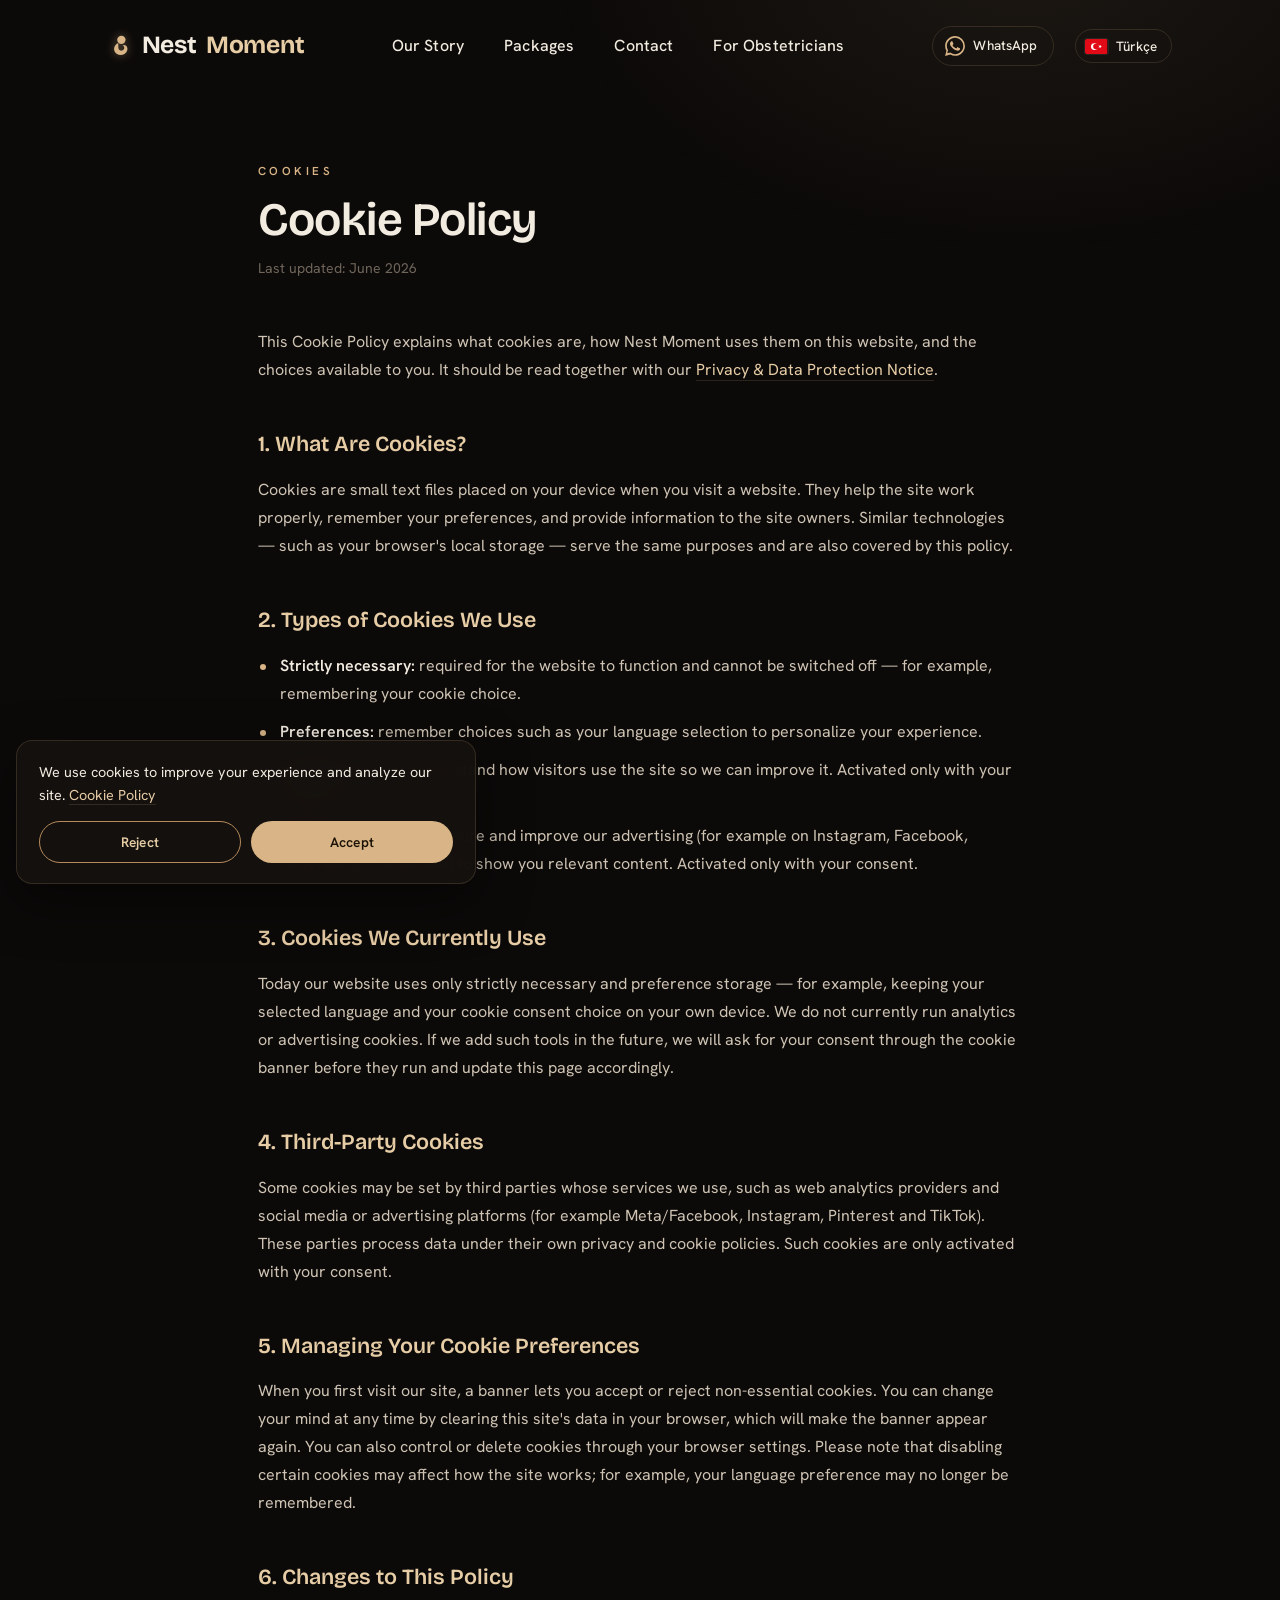
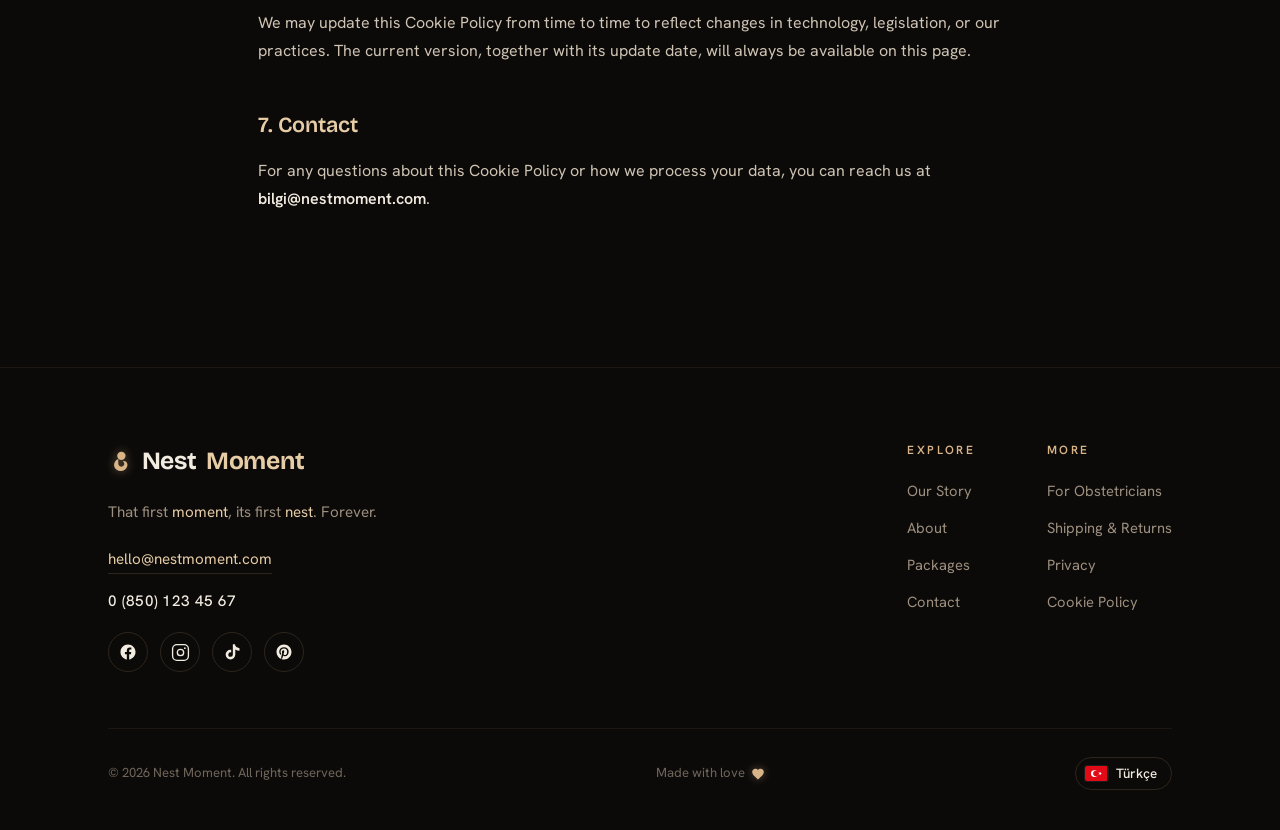
==== cerez-politikasi.html @ 9d82e16e "Site polish: WhatsApp FAB, footer redesign, cookie consent, secondary pages Prior uncommitted market" ====
<!DOCTYPE html>
<html lang="en">
<head>
<meta charset="UTF-8" />
<meta name="viewport" content="width=device-width, initial-scale=1.0" />
<title>Cookie Policy — Nest Moment</title>
<meta name="robots" content="index, follow" />
<link rel="icon" type="image/svg+xml" href="images/favicon.svg" />
<link rel="preconnect" href="https://fonts.googleapis.com">
<link rel="preconnect" href="https://fonts.gstatic.com" crossorigin>
<link href="https://fonts.googleapis.com/css2?family=Bricolage+Grotesque:opsz,wght@12..96,400;12..96,600;12..96,700&family=Hanken+Grotesk:wght@400;500;600&display=swap" rel="stylesheet">
<style>
  :root{
    --bg:#0c0a09;--panel:#15110e;--gold:#d8b486;--gold-soft:#e7cda6;--gold-deep:#b48a5c;--cream:#f2ebe0;
    --muted:#9c8f7f;--muted-2:#6f655a;--line:rgba(216,180,134,.16);--line-soft:rgba(216,180,134,.08);
    --display:"Bricolage Grotesque",sans-serif;--body:"Hanken Grotesk",sans-serif;
  }
  *{box-sizing:border-box;margin:0;padding:0}
  html{scroll-behavior:smooth}
  body{background:var(--bg);color:var(--cream);font-family:var(--body);font-weight:400;line-height:1.75;-webkit-font-smoothing:antialiased}
  body::before{content:"";position:fixed;inset:0;z-index:0;pointer-events:none;
    background:radial-gradient(800px 500px at 80% -5%,rgba(216,180,134,.08),transparent 60%)}
  .wrap{max-width:820px;margin:0 auto;padding:0 28px;position:relative;z-index:2}
  body{padding-top:92px}
  header{position:fixed;top:0;left:0;right:0;z-index:50;transition:background .5s ease,border-color .5s ease,backdrop-filter .5s;border-bottom:1px solid transparent}
  header.scrolled{background:rgba(12,10,9,.82);backdrop-filter:blur(14px);border-bottom:1px solid var(--line-soft)}
  header .wrap{max-width:1120px}
  .nav{display:flex;align-items:center;justify-content:space-between;height:92px}
  .brand{font-family:var(--display);font-weight:700;font-size:1.55rem;letter-spacing:-.3px;color:var(--cream);text-decoration:none;display:flex;align-items:center;gap:.6rem;white-space:nowrap}
  .brand-emblem{width:24px;height:26px;flex:none;fill:var(--gold);filter:drop-shadow(0 0 5px rgba(216,180,134,.45))}
  .brand svg{width:24px;height:26px;fill:var(--gold)}
  .brand-m{color:var(--gold-soft)}
  .nav-links{display:flex;align-items:center;gap:2.5rem;list-style:none;margin:0}
  .nav-links a{color:var(--cream);text-decoration:none;font-size:1rem;font-weight:500;letter-spacing:.01em;transition:color .3s;position:relative}
  .nav-links a:hover{color:var(--gold-soft)}
  .nav-links a::after{content:"";position:absolute;left:0;bottom:-6px;width:0;height:1px;background:var(--gold);transition:width .3s}
  .nav-links a:hover::after{width:100%}
  .nav-links li{padding-left:0;margin-bottom:0}
  .nav-links li::before{display:none}
  .nav-right{display:flex;align-items:center;gap:1.3rem}
  .nav-wa{display:inline-flex;align-items:center;gap:.5rem;height:40px;padding:0 1rem 0 .8rem;border-radius:40px;border:1px solid var(--line);color:var(--cream);text-decoration:none;font-family:var(--body);font-weight:500;font-size:.84rem;letter-spacing:.01em;transition:.3s}
  .nav-wa svg{color:var(--gold);flex-shrink:0}
  .nav-wa:hover{border-color:var(--gold);background:rgba(216,180,134,.10);color:var(--gold);transform:translateY(-1px)}
  .lang{display:inline-flex;align-items:center;gap:.5rem;background:none;border:1px solid var(--line);color:var(--cream);font-family:var(--body);font-weight:500;font-size:.84rem;letter-spacing:.01em;padding:.45rem .85rem .45rem .55rem;border-radius:40px;cursor:pointer;transition:.3s;white-space:nowrap}
  .lang:hover{border-color:var(--gold);color:var(--gold)}
  .lang svg{height:15px;width:auto;border-radius:2px;display:block;flex-shrink:0;box-shadow:0 0 0 1px rgba(255,255,255,.08)}
  .btn{display:inline-flex;align-items:center;gap:.6rem;cursor:pointer;text-decoration:none;font-family:var(--body);font-weight:500;font-size:.92rem;letter-spacing:.02em;padding:1rem 1.9rem;border-radius:50px;transition:.35s ease;border:1px solid transparent}
  .wa{background:#1f3d33;border:1px solid #2f5c4c;color:#cfeede}
  .wa:hover{background:#26493c;border-color:var(--gold)}
  .btn-call{border:1px solid var(--gold-deep);color:var(--gold-soft)}
  .btn-call:hover{background:rgba(216,180,134,.10);border-color:var(--gold)}
  .burger{display:none;background:none;border:none;cursor:pointer;width:30px;height:22px;position:relative}
  .burger span{position:absolute;left:0;width:100%;height:1.5px;background:var(--cream);transition:.3s}
  .burger span:nth-child(1){top:0}.burger span:nth-child(2){top:10px}.burger span:nth-child(3){top:20px}
  .wa-fab{display:none;align-items:center;justify-content:center;position:fixed;right:16px;bottom:16px;z-index:60;width:58px;height:58px;border-radius:50%;background:#25D366;color:#fff;box-shadow:0 8px 22px rgba(0,0,0,.4);will-change:transform,box-shadow;animation:wa-pulse 2.2s ease-out infinite,wa-wiggle 5s ease-in-out infinite}
  .wa-fab:active{filter:brightness(.92)}
  .wa-fab svg{width:31px;height:31px}
  @keyframes wa-pulse{0%{box-shadow:0 8px 22px rgba(0,0,0,.4),0 0 0 0 rgba(37,211,102,.5)}70%{box-shadow:0 8px 22px rgba(0,0,0,.4),0 0 0 18px rgba(37,211,102,0)}100%{box-shadow:0 8px 22px rgba(0,0,0,.4),0 0 0 0 rgba(37,211,102,0)}}
  @keyframes wa-wiggle{0%,82%,100%{transform:rotate(0) scale(1)}86%{transform:rotate(-13deg) scale(1.06)}90%{transform:rotate(11deg) scale(1.06)}94%{transform:rotate(-7deg) scale(1.03)}}
  @media(prefers-reduced-motion:reduce){.wa-fab{animation:none}}
  main{padding:64px 0 100px}
  .eyebrow{font-family:var(--body);font-weight:600;font-size:.72rem;letter-spacing:.3em;text-transform:uppercase;color:var(--gold)}
  h1{font-family:var(--display);font-weight:600;font-size:clamp(2rem,5vw,2.9rem);line-height:1.1;letter-spacing:-.5px;margin:.7rem 0 .6rem;color:var(--cream)}
  .updated{color:var(--muted-2);font-size:.88rem;margin-bottom:48px}
  h2{font-family:var(--display);font-weight:600;font-size:1.35rem;color:var(--gold-soft);margin:42px 0 12px}
  p{color:#cfc4b4;margin-bottom:14px}
  ul{list-style:none;margin:0 0 16px}
  li{position:relative;padding-left:22px;color:#cfc4b4;margin-bottom:10px}
  li::before{content:"";position:absolute;left:2px;top:12px;width:6px;height:6px;border-radius:50%;background:var(--gold)}
  strong{color:var(--cream);font-weight:600}
  a.inline{color:var(--gold-soft);text-decoration:none;border-bottom:1px solid var(--line)}
  a.inline:hover{color:var(--gold)}
  footer{border-top:1px solid var(--line-soft);padding:72px 0 40px;margin-top:40px;font-size:.85rem}
  footer .wrap{max-width:1120px}
  .foot-grid{display:flex;justify-content:space-between;gap:40px;flex-wrap:wrap;align-items:flex-start}
  .foot-brand .brand{margin-bottom:1rem}
  .foot-brand p{color:var(--muted);max-width:34ch;font-size:.95rem}
  .foot-brand p em{font-style:normal;color:var(--gold-soft)}
  .foot-brand p .nw{white-space:nowrap}
  .foot-cols{display:flex;gap:72px;flex-wrap:wrap}
  .foot-col h4{font-size:.74rem;letter-spacing:.2em;text-transform:uppercase;color:var(--gold);margin-bottom:1.1rem;font-weight:600;font-family:var(--body)}
  .foot-col a{display:block;color:var(--muted);text-decoration:none;font-size:.92rem;margin-bottom:.7rem;transition:.3s}
  .foot-col a:hover{color:var(--cream)}
  .foot-bottom{display:flex;justify-content:space-between;align-items:center;gap:20px;flex-wrap:wrap;margin-top:56px;padding-top:28px;border-top:1px solid var(--line-soft);color:var(--muted-2);font-size:.82rem}
  .foot-contact{margin-top:20px;display:flex;flex-direction:column;gap:14px;align-items:flex-start}
  .foot-mail{color:var(--gold-soft);text-decoration:none;font-size:.95rem;border-bottom:1px solid var(--line);transition:.3s}
  .foot-mail:hover{color:var(--gold)}
  .foot-phone{color:var(--cream);text-decoration:none;font-size:.95rem;font-weight:500;letter-spacing:.02em;transition:.3s}
  .foot-phone:hover{color:var(--gold-soft)}
  .foot-social{display:flex;gap:12px;margin-top:4px}
  .foot-soc{display:inline-flex;align-items:center;justify-content:center;width:40px;height:40px;border-radius:50%;border:1px solid var(--line);color:var(--cream);transition:.3s}
  .foot-soc:hover{color:var(--gold);border-color:var(--gold);transform:translateY(-2px)}
  .foot-btns{display:grid;grid-template-columns:1fr 1fr;gap:10px;width:100%;max-width:390px}
  .foot-btn{justify-content:center;white-space:nowrap;padding:.74rem .8rem;font-size:.82rem;border-radius:40px}
  .foot-made{display:inline-flex;align-items:center;gap:.4rem}
  .foot-heart{fill:var(--gold);flex:none;filter:drop-shadow(0 0 4px rgba(216,180,134,.4))}
  @media(max-width:680px){
    body{padding-top:74px}
    .wrap{padding:0 20px}
    .nav{height:74px;justify-content:space-between}
    header .brand{position:absolute;left:50%;top:50%;transform:translate(-50%,-50%);font-size:1.5rem;gap:.5rem}
    header .brand-emblem{width:26px;height:28px}
    header .brand svg{width:26px;height:28px}
    .nav-right{gap:.7rem}
    .nav-wa{display:none}
    .lang{padding:.42rem .52rem;gap:0}
    .lang span{display:none}
    .nav-links{position:fixed;inset:74px 0 auto 0;background:rgba(12,10,9,.97);backdrop-filter:blur(14px);flex-direction:column;gap:0;padding:10px 0;transform:translateY(-130%);transition:transform .4s ease;border-bottom:1px solid var(--line)}
    .nav-links.open{transform:none}
    .nav-links li{width:100%;text-align:center}
    .nav-links a{display:block;padding:18px}
    .nav-links a::after{display:none}
    .burger{display:block}
    .wa-fab{display:flex}
  }
</style>
</head>
<body>
<header id="header">
  <div class="wrap nav">
    <button class="burger" id="burger" aria-label="Menu"><span></span><span></span><span></span></button>
    <a href="index.html" class="brand"><svg class="brand-emblem" viewBox="0 0 86 92" aria-hidden="true"><circle cx="48" cy="24" r="15"/><path d="M37 35 C20 42 16 64 31 74 C44 83 65 78 69 61 C72 49 64 41 53 43 C60 48 60 57 53 61 C44 66 36 59 37 49 Z"/></svg>Nest <span class="brand-m">Moment</span></a>
    <ul class="nav-links" id="navLinks">
      <li><a href="index.html#how" data-i18n="nav.how">Nasıl Çalışır</a></li>
      <li><a href="index.html#packages" data-i18n="nav.packages">Paketler</a></li>
      <li><a href="index.html#contact" data-i18n="nav.contact">İletişim</a></li>
      <li><a href="index.html#doctors" data-i18n="nav.doctors">Kadın Doğum Uzmanları İçin</a></li>
    </ul>
    <div class="nav-right">
      <a href="https://wa.me/905317941915" target="_blank" rel="noopener" class="nav-wa" aria-label="WhatsApp"><svg viewBox="0 0 24 24" fill="currentColor" width="20" height="20" aria-hidden="true"><path d="M.057 24l1.687-6.163a11.867 11.867 0 01-1.587-5.945C.16 5.335 5.495 0 12.05 0a11.817 11.817 0 018.413 3.488 11.824 11.824 0 013.48 8.414c-.003 6.557-5.338 11.892-11.893 11.892a11.9 11.9 0 01-5.688-1.448L.057 24zm6.597-3.807c1.676.995 3.276 1.591 5.392 1.592 5.448 0 9.886-4.434 9.889-9.885.002-5.462-4.415-9.89-9.881-9.892-5.452 0-9.887 4.434-9.889 9.884a9.86 9.86 0 001.51 5.26l-.999 3.648 3.978-1.039zm11.387-5.464c-.074-.124-.272-.198-.57-.347-.297-.149-1.758-.868-2.031-.967-.272-.099-.47-.149-.669.149-.198.297-.768.967-.941 1.165-.173.198-.347.223-.644.074-.297-.149-1.255-.462-2.39-1.475-.883-.788-1.48-1.761-1.653-2.059-.173-.297-.018-.458.13-.606.134-.133.297-.347.446-.521.151-.172.2-.296.3-.495.099-.198.05-.372-.025-.521-.075-.148-.669-1.611-.916-2.206-.242-.579-.487-.501-.669-.51l-.57-.01c-.198 0-.52.074-.792.372s-1.04 1.016-1.04 2.479 1.065 2.876 1.213 3.074c.149.198 2.095 3.2 5.076 4.487.709.306 1.263.489 1.694.626.712.226 1.36.194 1.872.118.571-.085 1.758-.719 2.006-1.413.248-.695.248-1.29.173-1.414z"/></svg><span data-i18n="nav.wa">WhatsApp</span></a>
      <button class="lang" id="langBtn"></button>
    </div>
  </div>
</header>

<main>
  <div class="wrap">
    <span class="eyebrow" data-i18n="eyebrow">Cookies</span>
    <h1 data-i18n="h1">Cookie Policy</h1>
    <p class="updated" data-i18n="updated">Last updated: June 2026</p>

    <p data-i18n-html="intro">This Cookie Policy explains what cookies are, how Nest Moment uses them on this website, and the choices available to you. It should be read together with our <a class="inline" href="kvkk.html">Privacy &amp; Data Protection Notice</a>.</p>

    <h2 data-i18n="c1h">1. What Are Cookies?</h2>
    <p data-i18n="c1p">Cookies are small text files placed on your device when you visit a website.</p>

    <h2 data-i18n="c2h">2. Types of Cookies We Use</h2>
    <ul>
      <li data-i18n-html="c2l1"><strong>Strictly necessary:</strong> required for the website to function and cannot be switched off.</li>
      <li data-i18n-html="c2l2"><strong>Preferences:</strong> remember choices such as your language selection.</li>
      <li data-i18n-html="c2l3"><strong>Analytics:</strong> help us understand how visitors use the site. Activated only with your consent.</li>
      <li data-i18n-html="c2l4"><strong>Marketing:</strong> used to measure and improve our advertising. Activated only with your consent.</li>
    </ul>

    <h2 data-i18n="c3h">3. Cookies We Currently Use</h2>
    <p data-i18n="c3p">Today our website uses only strictly necessary and preference storage.</p>

    <h2 data-i18n="c4h">4. Third-Party Cookies</h2>
    <p data-i18n="c4p">Some cookies may be set by third parties whose services we use.</p>

    <h2 data-i18n="c5h">5. Managing Your Cookie Preferences</h2>
    <p data-i18n="c5p">A banner lets you accept or reject non-essential cookies.</p>

    <h2 data-i18n="c6h">6. Changes to This Policy</h2>
    <p data-i18n="c6p">We may update this Cookie Policy from time to time.</p>

    <h2 data-i18n="c7h">7. Contact</h2>
    <p data-i18n-html="c7p">For any questions, reach us at <strong>bilgi@nestmoment.com</strong>.</p>
  </div>
</main>

<footer>
  <div class="wrap">
    <div class="foot-grid">
      <div class="foot-brand">
        <a href="index.html" class="brand"><svg class="brand-emblem" viewBox="0 0 86 92" aria-hidden="true"><circle cx="48" cy="24" r="15"/><path d="M37 35 C20 42 16 64 31 74 C44 83 65 78 69 61 C72 49 64 41 53 43 C60 48 60 57 53 61 C44 66 36 59 37 49 Z"/></svg>Nest <span class="brand-m">Moment</span></a>
        <p data-i18n-html="footer.tagline"><span class="nw">İlk <em>yuva</em>sındaki,</span> o ilk <em>an</em>. Sonsuza Dek.</p>
        <div class="foot-contact">
          <a href="mailto:hello@nestmoment.com" class="foot-mail">hello@nestmoment.com</a>
          <a href="tel:+908501234567" class="foot-phone">0 (850) 123 45 67</a>
          <div class="foot-social">
            <a href="https://www.facebook.com/nestmoment" target="_blank" rel="noopener" class="foot-soc" aria-label="Facebook"><svg width="18" height="18" viewBox="0 0 24 24" fill="currentColor" aria-hidden="true"><path d="M22 12.06C22 6.5 17.52 2 12 2S2 6.5 2 12.06c0 5.02 3.66 9.18 8.44 9.94v-7.03H7.9v-2.91h2.54V9.85c0-2.51 1.49-3.9 3.78-3.9 1.09 0 2.24.2 2.24.2v2.46h-1.26c-1.24 0-1.63.77-1.63 1.56v1.88h2.78l-.44 2.91h-2.34V22c4.78-.76 8.44-4.92 8.44-9.94z"/></svg></a>
            <a href="https://instagram.com/nestmoment" target="_blank" rel="noopener" class="foot-soc" aria-label="Instagram"><svg width="19" height="19" viewBox="0 0 24 24" fill="none" stroke="currentColor" stroke-width="1.7" stroke-linecap="round" stroke-linejoin="round" aria-hidden="true"><rect x="2" y="2" width="20" height="20" rx="5.5"/><circle cx="12" cy="12" r="4"/><circle cx="17.5" cy="6.5" r="1.1" fill="currentColor" stroke="none"/></svg></a>
            <a href="https://www.tiktok.com/@nestmoment" target="_blank" rel="noopener" class="foot-soc" aria-label="TikTok"><svg width="18" height="18" viewBox="0 0 24 24" fill="currentColor" aria-hidden="true"><path d="M12.53 1.5h3.4c.19 1.78 1.18 3.35 2.66 4.3a6.83 6.83 0 0 0 3.41 1.08v3.39a10.18 10.18 0 0 1-5.6-1.7v6.86a6.45 6.45 0 1 1-6.45-6.45c.33 0 .65.03.97.08v3.49a3.02 3.02 0 1 0 2.21 2.9V1.5z"/></svg></a>
            <a href="https://www.pinterest.com/nestmoment" target="_blank" rel="noopener" class="foot-soc" aria-label="Pinterest"><svg width="18" height="18" viewBox="0 0 24 24" fill="currentColor" aria-hidden="true"><path d="M12 2C6.48 2 2 6.48 2 12c0 4.24 2.64 7.86 6.36 9.32-.09-.79-.17-2 .03-2.86.18-.78 1.17-4.97 1.17-4.97s-.3-.6-.3-1.48c0-1.39.81-2.43 1.81-2.43.85 0 1.27.64 1.27 1.41 0 .86-.55 2.14-.83 3.33-.24 1 .5 1.81 1.48 1.81 1.78 0 3.14-1.88 3.14-4.58 0-2.39-1.72-4.07-4.18-4.07-2.85 0-4.52 2.13-4.52 4.34 0 .86.33 1.78.74 2.28.08.1.09.19.07.29-.08.32-.24.98-.27 1.11-.04.18-.14.22-.33.13-1.24-.58-2.01-2.38-2.01-3.83 0-3.12 2.27-5.99 6.54-5.99 3.43 0 6.1 2.45 6.1 5.72 0 3.41-2.15 6.16-5.13 6.16-1 0-1.95-.52-2.27-1.14l-.62 2.35c-.22.86-.83 1.94-1.24 2.6.93.29 1.92.44 2.95.44 5.52 0 10-4.48 10-10S17.52 2 12 2z"/></svg></a>
          </div>
        </div>
      </div>
      <div class="foot-cols">
                <div class="foot-col">
          <h4 data-i18n="footer.explore">Explore</h4>
          <a href="index.html#how" data-i18n="nav.how">Our Story</a>
          <a href="hakkimizda.html" data-i18n="nav.about">About</a>
          <a href="index.html#packages" data-i18n="nav.packages">Packages</a>
          <a href="iletisim.html" data-i18n="nav.contact">Contact</a>
        </div>
        <div class="foot-col">
          <h4 data-i18n="footer.more">More</h4>
          <a href="index.html#doctors" data-i18n="nav.doctors">For Obstetricians</a>
          <a href="teslimat-iade.html" data-i18n="footer.shipping">Shipping &amp; Returns</a>
          <a href="kvkk.html" data-i18n="footer.privacy">Privacy</a>
          <a href="cerez-politikasi.html" data-i18n="footer.cookies">Cookie Policy</a>
        </div>
      </div>
    </div>
    <div class="foot-bottom">
      <span data-i18n="footer.rights">© 2026 Nest Moment. All rights reserved.</span>
      <span class="foot-made"><span data-i18n="footer.made">Made with love</span><svg class="foot-heart" width="14" height="14" viewBox="0 0 24 24" fill="currentColor" aria-hidden="true"><path d="M12 21.35l-1.45-1.32C5.4 15.36 2 12.28 2 8.5 2 5.42 4.42 3 7.5 3c1.74 0 3.41.81 4.5 2.09C13.09 3.81 14.76 3 16.5 3 19.58 3 22 5.42 22 8.5c0 3.78-3.4 6.86-8.55 11.54L12 21.35z"/></svg></span>
      <button class="lang" id="langBtnFoot" aria-label="Language"></button>
    </div>
  </div>
</footer>
<a href="https://wa.me/905317941915" target="_blank" rel="noopener" class="wa-fab" aria-label="WhatsApp"><svg viewBox="0 0 24 24" fill="currentColor" aria-hidden="true"><path d="M.057 24l1.687-6.163a11.867 11.867 0 01-1.587-5.945C.16 5.335 5.495 0 12.05 0a11.817 11.817 0 018.413 3.488 11.824 11.824 0 013.48 8.414c-.003 6.557-5.338 11.892-11.893 11.892a11.9 11.9 0 01-5.688-1.448L.057 24zm6.597-3.807c1.676.995 3.276 1.591 5.392 1.592 5.448 0 9.886-4.434 9.889-9.885.002-5.462-4.415-9.89-9.881-9.892-5.452 0-9.887 4.434-9.889 9.884a9.86 9.86 0 001.51 5.26l-.999 3.648 3.978-1.039zm11.387-5.464c-.074-.124-.272-.198-.57-.347-.297-.149-1.758-.868-2.031-.967-.272-.099-.47-.149-.669.149-.198.297-.768.967-.941 1.165-.173.198-.347.223-.644.074-.297-.149-1.255-.462-2.39-1.475-.883-.788-1.48-1.761-1.653-2.059-.173-.297-.018-.458.13-.606.134-.133.297-.347.446-.521.151-.172.2-.296.3-.495.099-.198.05-.372-.025-.521-.075-.148-.669-1.611-.916-2.206-.242-.579-.487-.501-.669-.51l-.57-.01c-.198 0-.52.074-.792.372s-1.04 1.016-1.04 2.479 1.065 2.876 1.213 3.074c.149.198 2.095 3.2 5.076 4.487.709.306 1.263.489 1.694.626.712.226 1.36.194 1.872.118.571-.085 1.758-.719 2.006-1.413.248-.695.248-1.29.173-1.414z"/></svg></a>

<script>
const i18n = {
  tr: {
    "doctitle":"Çerez Politikası — Nest Moment",
    "eyebrow":"Çerezler",
    "h1":"Çerez Politikası",
    "updated":"Son güncelleme: Haziran 2026",
    "intro":"Bu Çerez Politikası; çerezlerin ne olduğunu, Nest Moment'in bunları bu web sitesinde nasıl kullandığını ve sahip olduğunuz seçenekleri açıklar. <a class=\"inline\" href=\"kvkk.html\">Gizlilik ve KVKK Aydınlatma Metni</a> ile birlikte değerlendirilmelidir.",
    "c1h":"1. Çerez Nedir?",
    "c1p":"Çerezler, bir web sitesini ziyaret ettiğinizde cihazınıza yerleştirilen küçük metin dosyalarıdır. Sitenin düzgün çalışmasına, tercihlerinizin hatırlanmasına ve site sahiplerine bilgi sağlanmasına yardımcı olurlar. Tarayıcınızın yerel depolaması (local storage) gibi benzer teknolojiler de aynı amaçlara hizmet eder ve bu politika kapsamındadır.",
    "c2h":"2. Kullandığımız Çerez Türleri",
    "c2l1":"<strong>Zorunlu çerezler:</strong> sitenin çalışması için gereklidir ve kapatılamaz — örneğin çerez tercihinizin hatırlanması.",
    "c2l2":"<strong>Tercih çerezleri:</strong> deneyiminizi kişiselleştirmek için dil seçimi gibi tercihlerinizi hatırlar.",
    "c2l3":"<strong>Analitik çerezler:</strong> ziyaretçilerin siteyi nasıl kullandığını anlamamıza ve siteyi geliştirmemize yardımcı olur. Yalnızca açık rızanızla etkinleştirilir.",
    "c2l4":"<strong>Pazarlama çerezleri:</strong> reklamlarımızı (örneğin Instagram, Facebook, Pinterest veya TikTok'ta) ölçmek ve iyileştirmek ve size ilgili içerik göstermek için kullanılır. Yalnızca açık rızanızla etkinleştirilir.",
    "c3h":"3. Şu Anda Kullandığımız Çerezler",
    "c3p":"Bugün web sitemiz yalnızca zorunlu ve tercih amaçlı depolama kullanır — örneğin seçtiğiniz dil ve çerez onay tercihiniz yalnızca kendi cihazınızda saklanır. Şu anda analitik veya reklam çerezleri çalıştırmıyoruz. İleride bu tür araçlar eklersek, çalışmadan önce çerez bildirimi aracılığıyla onayınızı isteyeceğiz ve bu sayfayı güncelleyeceğiz.",
    "c4h":"4. Üçüncü Taraf Çerezleri",
    "c4p":"Bazı çerezler, hizmetlerinden yararlandığımız üçüncü taraflarca yerleştirilebilir; örneğin web analitiği sağlayıcıları ve sosyal medya veya reklam platformları (Meta/Facebook, Instagram, Pinterest ve TikTok gibi). Bu taraflar verileri kendi gizlilik ve çerez politikaları kapsamında işler. Bu tür çerezler yalnızca açık rızanızla etkinleştirilir.",
    "c5h":"5. Çerez Tercihlerinizi Yönetme",
    "c5p":"Sitemizi ilk ziyaret ettiğinizde, zorunlu olmayan çerezleri kabul etmenize veya reddetmenize olanak tanıyan bir bildirim gösterilir. Tarayıcınızdan bu sitenin verilerini temizleyerek kararınızı dilediğiniz zaman değiştirebilirsiniz; bu durumda bildirim yeniden görünür. Ayrıca çerezleri tarayıcı ayarlarınızdan da yönetebilir veya silebilirsiniz. Bazı çerezleri devre dışı bırakmanın sitenin çalışmasını etkileyebileceğini unutmayın; örneğin dil tercihiniz artık hatırlanmayabilir.",
    "c6h":"6. Bu Politikadaki Değişiklikler",
    "c6p":"Bu Çerez Politikası'nı, teknolojideki, mevzuattaki veya uygulamalarımızdaki değişiklikleri yansıtmak için zaman zaman güncelleyebiliriz. Güncel sürüm, güncelleme tarihiyle birlikte her zaman bu sayfada yer alır.",
    "c7h":"7. İletişim",
    "c7p":"Bu Çerez Politikası veya verilerinizi nasıl işlediğimiz hakkındaki tüm sorularınız için bize <strong>bilgi@nestmoment.com</strong> adresinden ulaşabilirsiniz.",
    "nav.wa":"WhatsApp",
    "nav.how":"Hikayemiz","nav.packages":"Paketler","nav.contact":"İletişim","nav.doctors":"Kadın Doğum Uzmanları İçin",
    "footer.tagline":"<span class=\"nw\">İlk <em>yuva</em>sındaki,</span> o ilk <em>an</em>. Sonsuza Dek.","footer.explore":"Keşfet","footer.more":"Daha fazla","footer.privacy":"Gizlilik / KVKK","footer.cookies":"Çerez Politikası","nav.about":"Hakkımızda","footer.shipping":"Teslimat & İade",
    "contact.wa":"WhatsApp'tan yaz","contact.call":"Bizi Arayın",
    "footer.rights":"© 2026 Nest Moment. Tüm hakları saklıdır.","footer.made":"Sevgiyle hazırlandı"
  },
  en: {
    "doctitle":"Cookie Policy — Nest Moment",
    "eyebrow":"Cookies",
    "h1":"Cookie Policy",
    "updated":"Last updated: June 2026",
    "intro":"This Cookie Policy explains what cookies are, how Nest Moment uses them on this website, and the choices available to you. It should be read together with our <a class=\"inline\" href=\"kvkk.html\">Privacy &amp; Data Protection Notice</a>.",
    "c1h":"1. What Are Cookies?",
    "c1p":"Cookies are small text files placed on your device when you visit a website. They help the site work properly, remember your preferences, and provide information to the site owners. Similar technologies — such as your browser's local storage — serve the same purposes and are also covered by this policy.",
    "c2h":"2. Types of Cookies We Use",
    "c2l1":"<strong>Strictly necessary:</strong> required for the website to function and cannot be switched off — for example, remembering your cookie choice.",
    "c2l2":"<strong>Preferences:</strong> remember choices such as your language selection to personalize your experience.",
    "c2l3":"<strong>Analytics:</strong> help us understand how visitors use the site so we can improve it. Activated only with your consent.",
    "c2l4":"<strong>Marketing:</strong> used to measure and improve our advertising (for example on Instagram, Facebook, Pinterest or TikTok) and to show you relevant content. Activated only with your consent.",
    "c3h":"3. Cookies We Currently Use",
    "c3p":"Today our website uses only strictly necessary and preference storage — for example, keeping your selected language and your cookie consent choice on your own device. We do not currently run analytics or advertising cookies. If we add such tools in the future, we will ask for your consent through the cookie banner before they run and update this page accordingly.",
    "c4h":"4. Third-Party Cookies",
    "c4p":"Some cookies may be set by third parties whose services we use, such as web analytics providers and social media or advertising platforms (for example Meta/Facebook, Instagram, Pinterest and TikTok). These parties process data under their own privacy and cookie policies. Such cookies are only activated with your consent.",
    "c5h":"5. Managing Your Cookie Preferences",
    "c5p":"When you first visit our site, a banner lets you accept or reject non-essential cookies. You can change your mind at any time by clearing this site's data in your browser, which will make the banner appear again. You can also control or delete cookies through your browser settings. Please note that disabling certain cookies may affect how the site works; for example, your language preference may no longer be remembered.",
    "c6h":"6. Changes to This Policy",
    "c6p":"We may update this Cookie Policy from time to time to reflect changes in technology, legislation, or our practices. The current version, together with its update date, will always be available on this page.",
    "c7h":"7. Contact",
    "c7p":"For any questions about this Cookie Policy or how we process your data, you can reach us at <strong>bilgi@nestmoment.com</strong>.",
    "nav.wa":"WhatsApp",
    "nav.how":"Our Story","nav.packages":"Packages","nav.contact":"Contact","nav.doctors":"For Obstetricians",
    "footer.tagline":"That first <em>moment</em>, its first <em>nest</em>. Forever.","footer.explore":"Explore","footer.more":"More","footer.privacy":"Privacy","footer.cookies":"Cookie Policy","nav.about":"About","footer.shipping":"Shipping & Returns",
    "contact.wa":"Message on WhatsApp","contact.call":"Call Us",
    "footer.rights":"© 2026 Nest Moment. All rights reserved.","footer.made":"Made with love"
  }
};

const LANG_NAME = { en:"English", tr:"Türkçe" };
const LANG_FLAG = {
  en:'<svg viewBox="0 0 60 30" aria-hidden="true"><clipPath id="fl-uk"><rect width="60" height="30" rx="3"/></clipPath><g clip-path="url(#fl-uk)"><rect width="60" height="30" fill="#012169"/><path d="M0,0 L60,30 M60,0 L0,30" stroke="#fff" stroke-width="6"/><path d="M0,0 L60,30 M60,0 L0,30" stroke="#C8102E" stroke-width="4"/><path d="M30,0 V30 M0,15 H60" stroke="#fff" stroke-width="10"/><path d="M30,0 V30 M0,15 H60" stroke="#C8102E" stroke-width="6"/></g></svg>',
  tr:'<svg viewBox="0 0 60 40" aria-hidden="true"><clipPath id="fl-tr2"><rect width="60" height="40" rx="3"/></clipPath><g clip-path="url(#fl-tr2)"><rect width="60" height="40" fill="#E30A17"/><circle cx="25" cy="20" r="9" fill="#fff"/><circle cx="29" cy="20" r="7.2" fill="#E30A17"/><polygon fill="#fff" points="45.2,20 41.7,21.23 41.61,24.95 39.35,22 35.79,23.06 37.9,20 35.79,16.94 39.35,18 41.61,15.05 41.7,18.77"/></g></svg>'
};

let lang = "en";
function applyLang(l){
  lang = l;
  document.documentElement.lang = l;
  if(i18n[l]["doctitle"]) document.title = i18n[l]["doctitle"];
  document.querySelectorAll("[data-i18n]").forEach(el=>{
    const k = el.getAttribute("data-i18n");
    if(i18n[l][k]!==undefined) el.textContent = i18n[l][k];
  });
  document.querySelectorAll("[data-i18n-html]").forEach(el=>{
    const k = el.getAttribute("data-i18n-html");
    if(i18n[l][k]!==undefined) el.innerHTML = i18n[l][k];
  });
  const tgt = l==="tr" ? "en" : "tr";
  const langHTML = LANG_FLAG[tgt] + "<span>" + LANG_NAME[tgt] + "</span>";
  document.querySelectorAll(".lang").forEach(b=>b.innerHTML = langHTML);
  try{ localStorage.setItem("nm_lang", l); }catch(e){}
}
document.querySelectorAll(".lang").forEach(b=>b.addEventListener("click",()=>applyLang(lang==="tr"?"en":"tr")));
let savedLang;
try{ savedLang = localStorage.getItem("nm_lang"); }catch(e){}
applyLang(savedLang==="tr"||savedLang==="en" ? savedLang : "en");

// burger / mobile menu
const burger = document.getElementById("burger");
const navLinks = document.getElementById("navLinks");
if(burger && navLinks){
  burger.addEventListener("click",()=>navLinks.classList.toggle("open"));
  navLinks.querySelectorAll("a").forEach(a=>a.addEventListener("click",()=>navLinks.classList.remove("open")));
}
// header background on scroll
const header = document.getElementById("header");
if(header) window.addEventListener("scroll",()=>{header.classList.toggle("scrolled", window.scrollY>40)});
</script>
  <script src="cookie.js"></script>
</body>
</html>
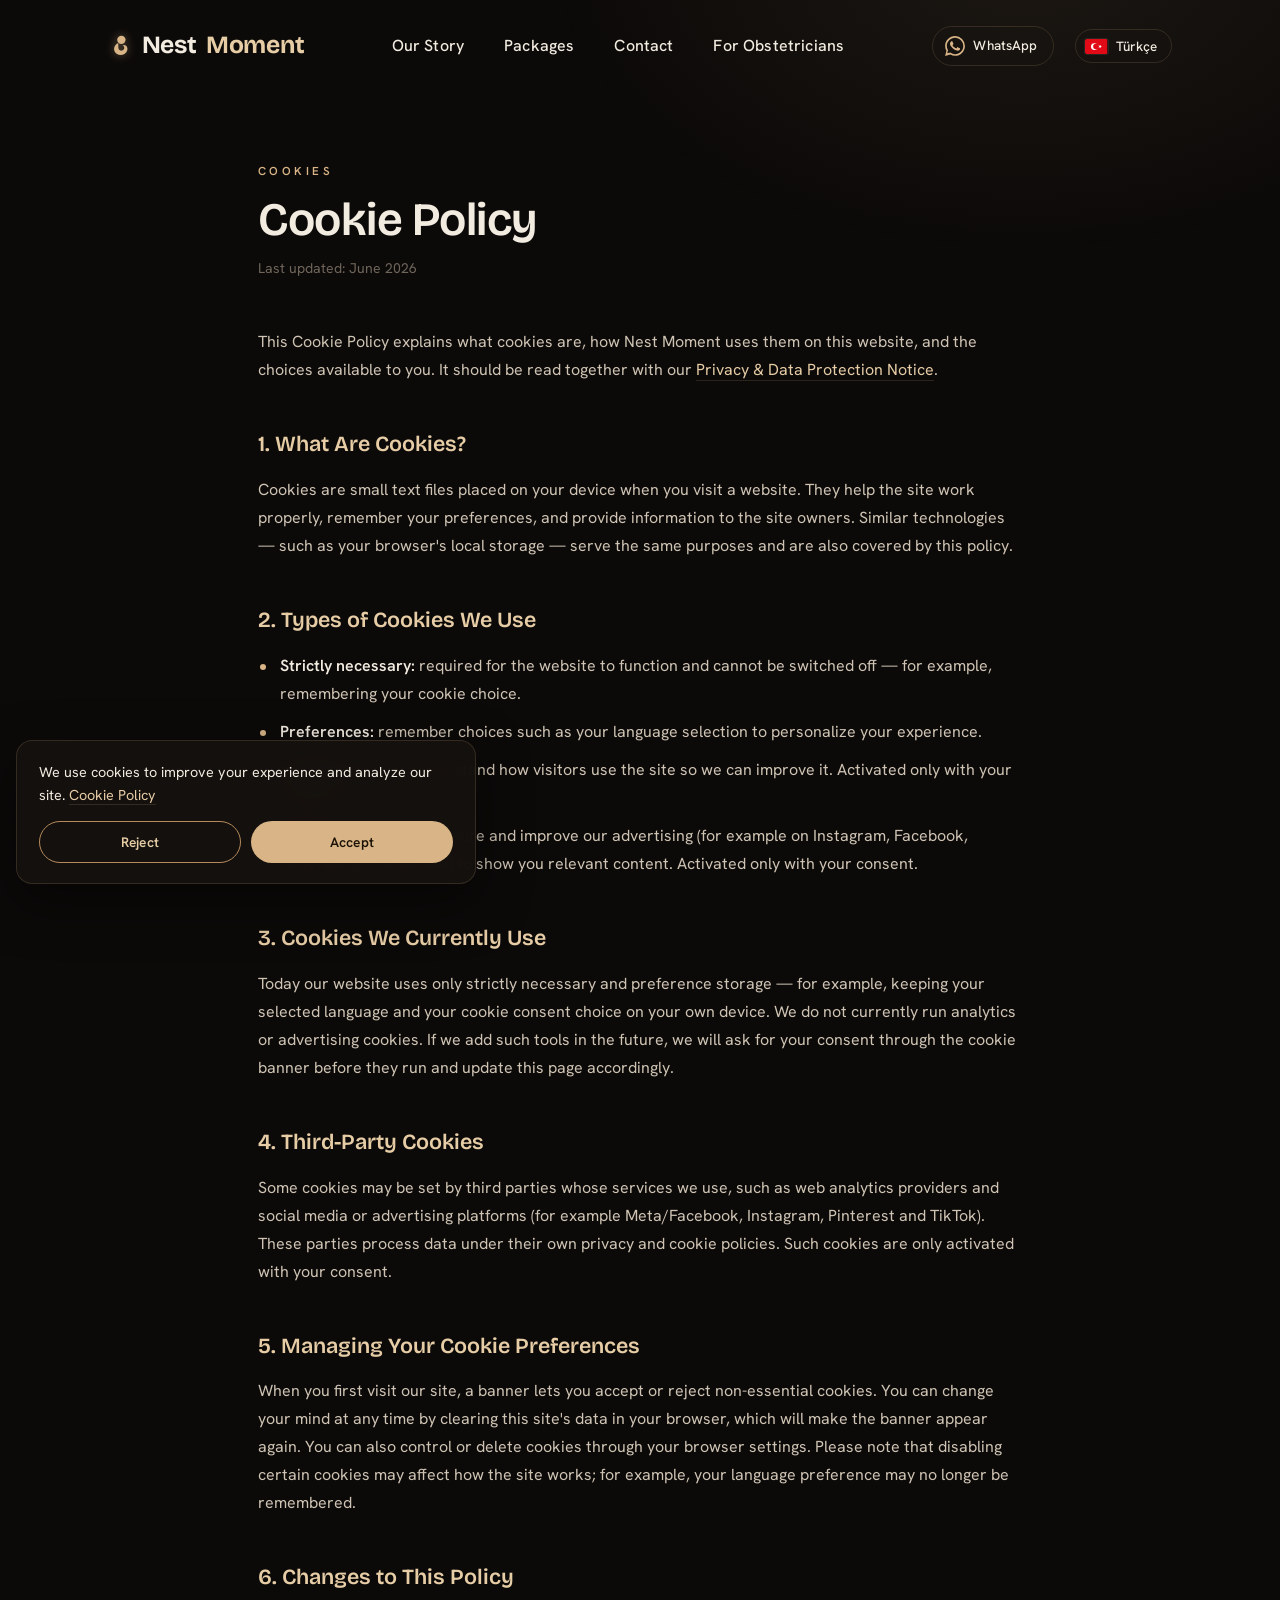
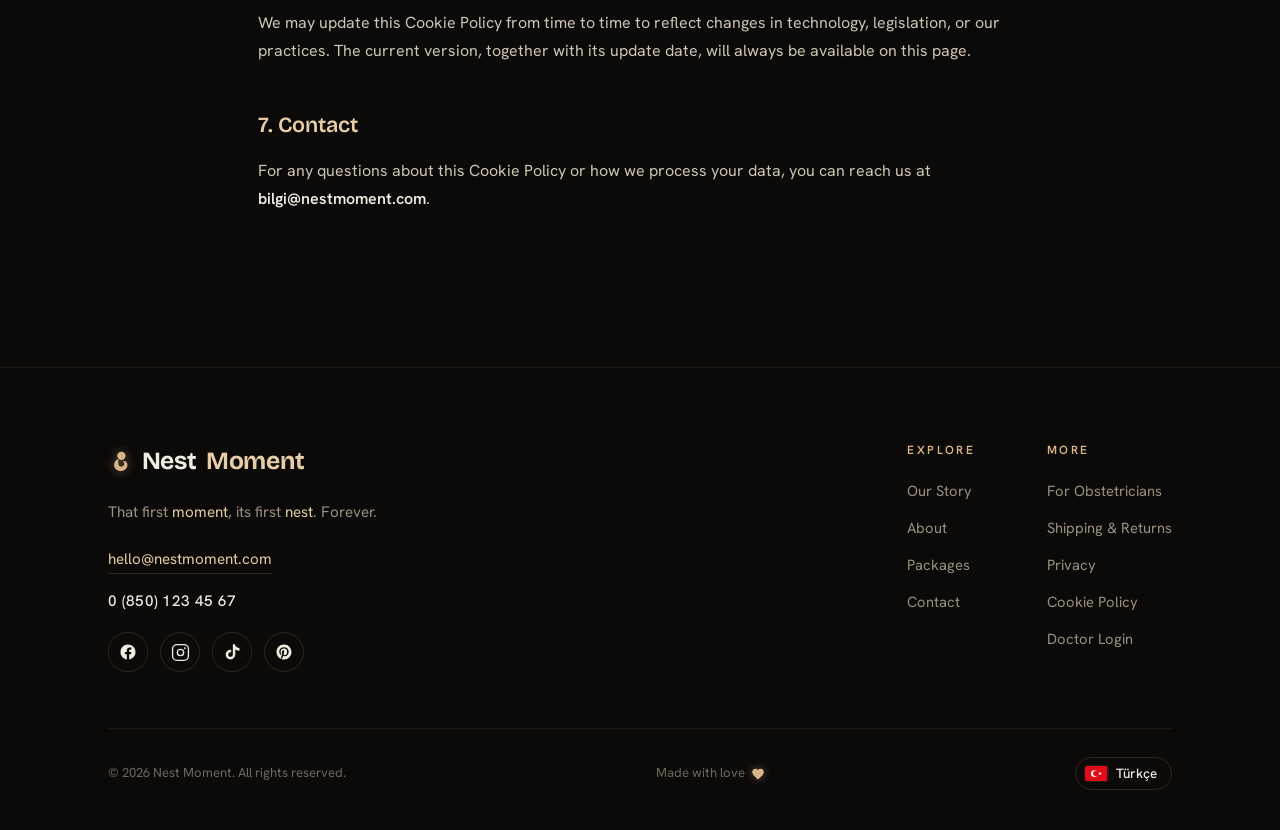
==== commit d982af31: "feat(site): add discreet 'Doktor Girişi' panel link to footer (10 pages) Footer "More" column now li" ====
--- a/cerez-politikasi.html
+++ b/cerez-politikasi.html
@@ -200,6 +200,7 @@
           <a href="teslimat-iade.html" data-i18n="footer.shipping">Shipping &amp; Returns</a>
           <a href="kvkk.html" data-i18n="footer.privacy">Privacy</a>
           <a href="cerez-politikasi.html" data-i18n="footer.cookies">Cookie Policy</a>
+          <a href="panel.html" data-i18n="nav.doctor_login">Doctor Login</a>
         </div>
       </div>
     </div>
@@ -239,7 +240,7 @@
     "c7p":"Bu Çerez Politikası veya verilerinizi nasıl işlediğimiz hakkındaki tüm sorularınız için bize <strong>bilgi@nestmoment.com</strong> adresinden ulaşabilirsiniz.",
     "nav.wa":"WhatsApp",
     "nav.how":"Hikayemiz","nav.packages":"Paketler","nav.contact":"İletişim","nav.doctors":"Kadın Doğum Uzmanları İçin",
-    "footer.tagline":"<span class=\"nw\">İlk <em>yuva</em>sındaki,</span> o ilk <em>an</em>. Sonsuza Dek.","footer.explore":"Keşfet","footer.more":"Daha fazla","footer.privacy":"Gizlilik / KVKK","footer.cookies":"Çerez Politikası","nav.about":"Hakkımızda","footer.shipping":"Teslimat & İade",
+    "footer.tagline":"<span class=\"nw\">İlk <em>yuva</em>sındaki,</span> o ilk <em>an</em>. Sonsuza Dek.","footer.explore":"Keşfet","footer.more":"Daha fazla","footer.privacy":"Gizlilik / KVKK","footer.cookies":"Çerez Politikası","nav.doctor_login":"Doktor Girişi","nav.about":"Hakkımızda","footer.shipping":"Teslimat & İade",
     "contact.wa":"WhatsApp'tan yaz","contact.call":"Bizi Arayın",
     "footer.rights":"© 2026 Nest Moment. Tüm hakları saklıdır.","footer.made":"Sevgiyle hazırlandı"
   },
@@ -268,7 +269,7 @@
     "c7p":"For any questions about this Cookie Policy or how we process your data, you can reach us at <strong>bilgi@nestmoment.com</strong>.",
     "nav.wa":"WhatsApp",
     "nav.how":"Our Story","nav.packages":"Packages","nav.contact":"Contact","nav.doctors":"For Obstetricians",
-    "footer.tagline":"That first <em>moment</em>, its first <em>nest</em>. Forever.","footer.explore":"Explore","footer.more":"More","footer.privacy":"Privacy","footer.cookies":"Cookie Policy","nav.about":"About","footer.shipping":"Shipping & Returns",
+    "footer.tagline":"That first <em>moment</em>, its first <em>nest</em>. Forever.","footer.explore":"Explore","footer.more":"More","footer.privacy":"Privacy","footer.cookies":"Cookie Policy","nav.doctor_login":"Doctor Login","nav.about":"About","footer.shipping":"Shipping & Returns",
     "contact.wa":"Message on WhatsApp","contact.call":"Call Us",
     "footer.rights":"© 2026 Nest Moment. All rights reserved.","footer.made":"Made with love"
   }
